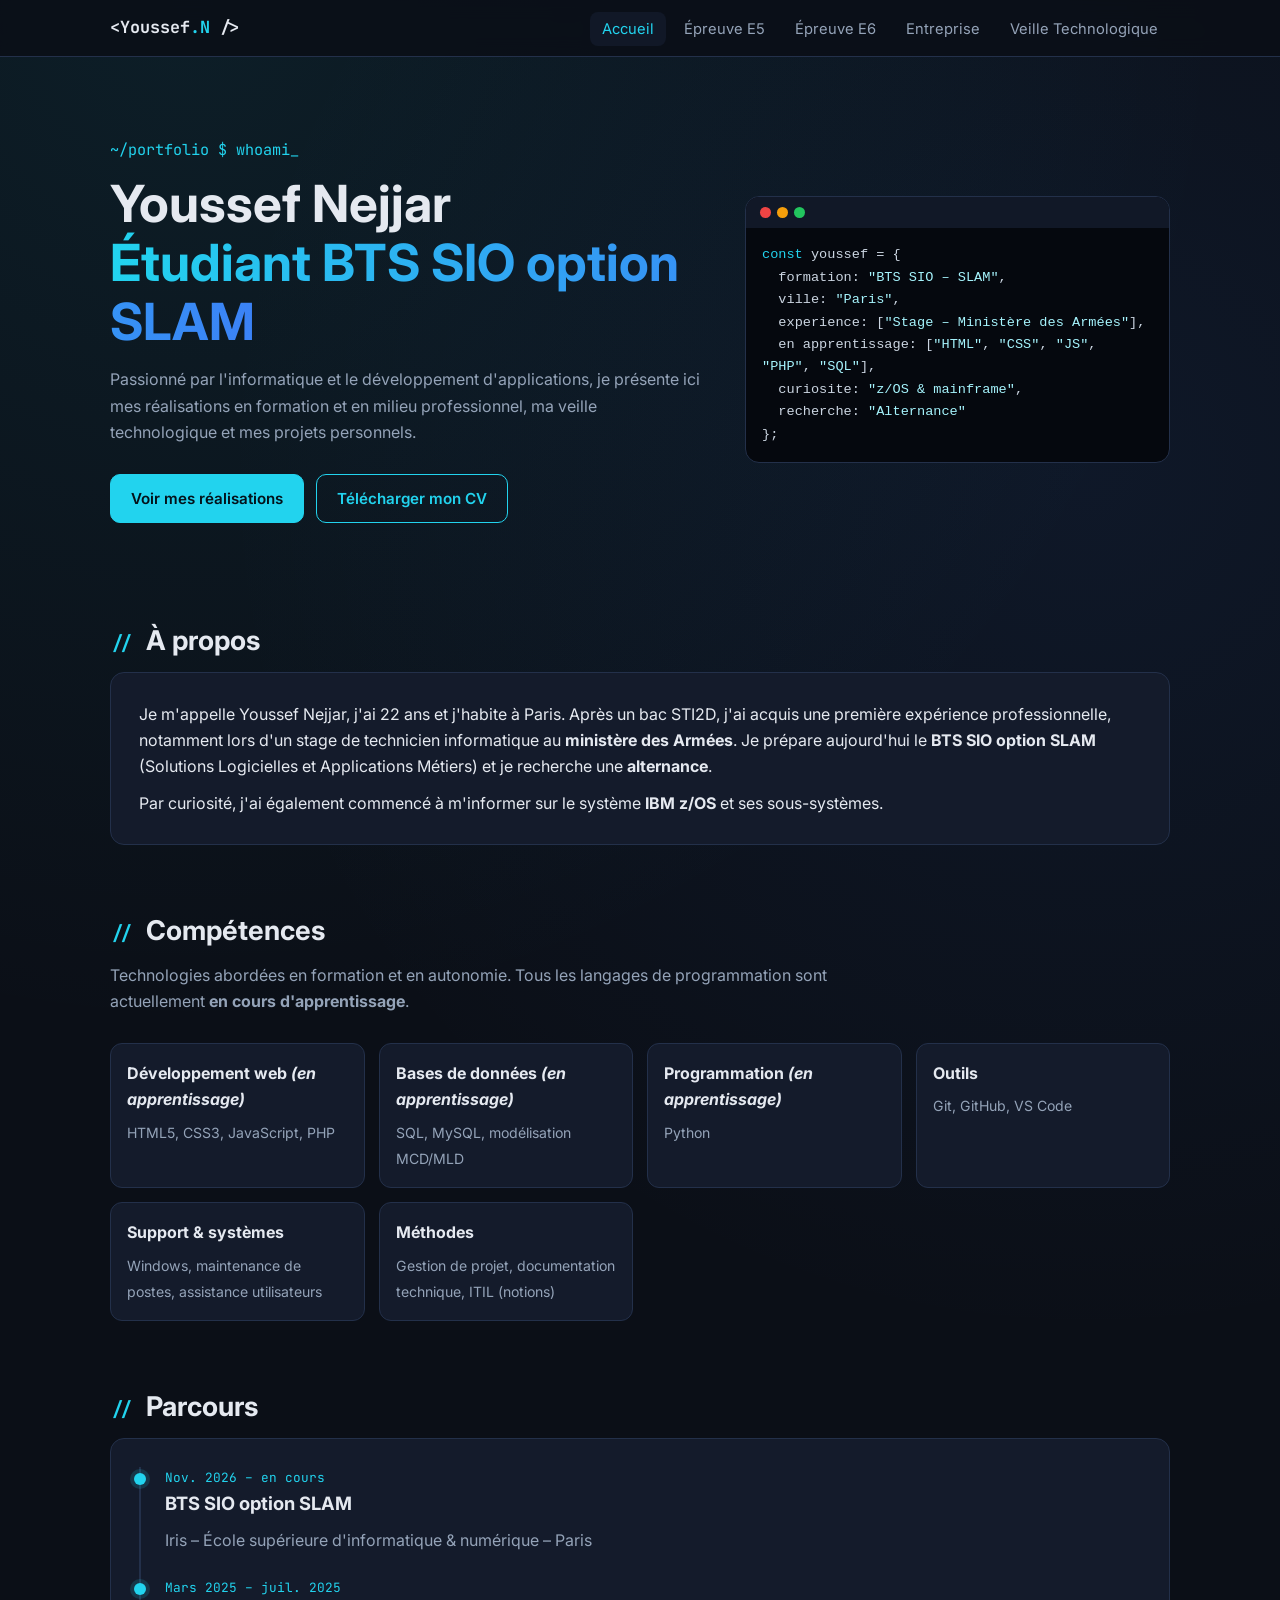
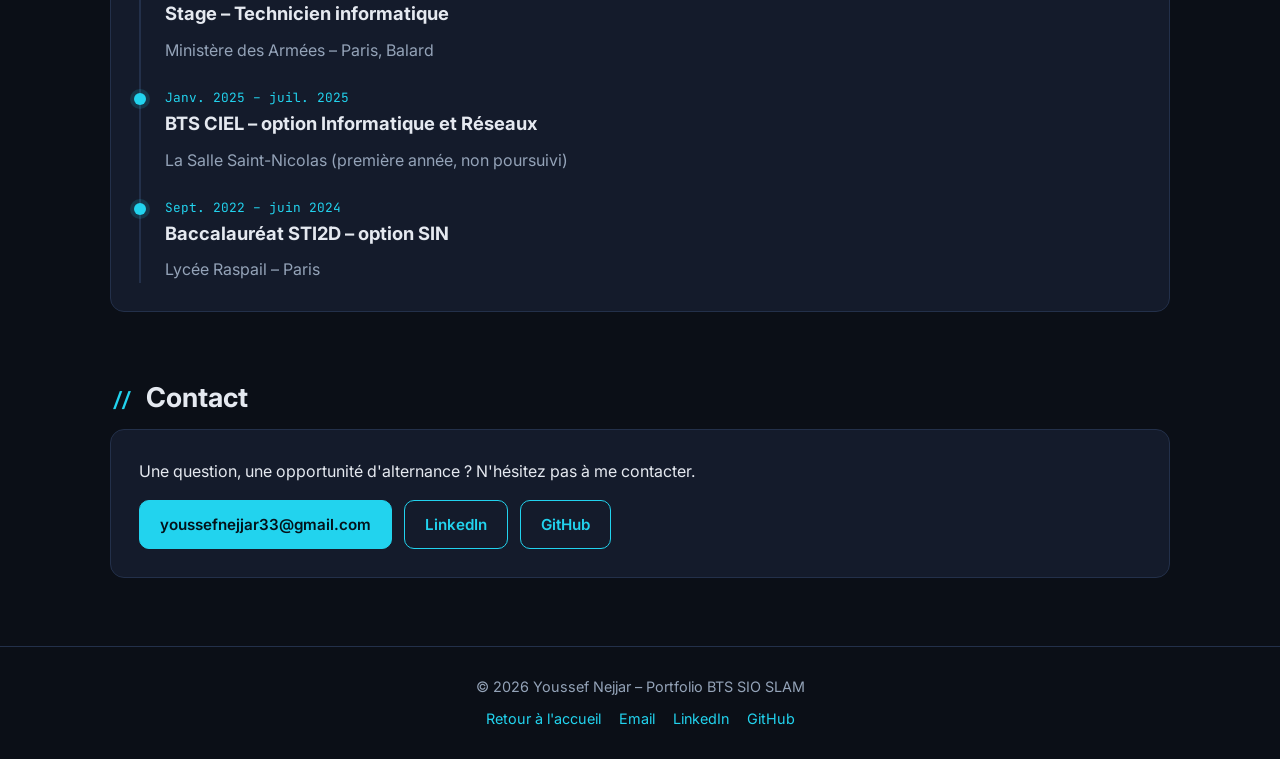
==== index.html @ 24e47ec4 "Add files via upload" ====
<!DOCTYPE html>
<html lang="fr">
<head>
  <meta charset="UTF-8">
  <meta name="viewport" content="width=device-width, initial-scale=1.0">
  <title>Accueil | Youssef Nejjar – Portfolio BTS SIO SLAM</title>
  <meta name="description" content="Portfolio BTS SIO option SLAM de Youssef Nejjar.">
  <link rel="preconnect" href="https://fonts.googleapis.com">
  <link href="https://fonts.googleapis.com/css2?family=Inter:wght@400;600;700&family=JetBrains+Mono:wght@400;700&display=swap" rel="stylesheet">
  <link rel="stylesheet" href="style.css">
</head>
<body>
<a class="skip" href="#contenu">Aller au contenu</a>
<header class="nav">
  <div class="nav-inner">
    <a class="logo" href="index.html">&lt;Youssef<span>.N</span> /&gt;</a>
    <button class="menu-btn" aria-label="Ouvrir le menu" onclick="document.querySelector('.nav-links').classList.toggle('open')">☰</button>
    <ul class="nav-links"><li><a href="index.html" class="active">Accueil</a></li><li><a href="projets.html">Épreuve E5</a></li><li><a href="epreuves.html">Épreuve E6</a></li><li><a href="entreprise.html">Entreprise</a></li><li><a href="veille.html">Veille Technologique</a></li></ul>
  </div>
</header>
<main id="contenu">

<section class="hero">
  <div>
    <p class="prompt">~/portfolio $ whoami</p>
    <h1>Youssef Nejjar<br><span class="gradient">Étudiant BTS SIO option SLAM</span></h1>
    <p class="lead">Passionné par l'informatique et le développement d'applications, je présente ici mes réalisations
      en formation et en milieu professionnel, ma veille technologique et mes projets personnels.</p>
    <div class="btns">
      <a class="btn primary" href="projets.html">Voir mes réalisations</a>
      <a class="btn" href="docs/Cv%20Youssef%20NEJJAR%20Stage.pdf" target="_blank" rel="noopener">Télécharger mon CV</a>
    </div>
  </div>
  <div class="terminal" aria-hidden="true">
    <div class="bar"><i></i><i></i><i></i></div>
<pre><span class="k">const</span> youssef = {
  formation: <span class="s">"BTS SIO – SLAM"</span>,
  ville: <span class="s">"Paris"</span>,
  experience: [<span class="s">"Stage – Ministère des Armées"</span>],
  en apprentissage: [<span class="s">"HTML"</span>, <span class="s">"CSS"</span>, <span class="s">"JS"</span>, <span class="s">"PHP"</span>, <span class="s">"SQL"</span>],
  curiosite: <span class="s">"z/OS & mainframe"</span>,
  recherche: <span class="s">"Alternance"</span>
};</pre>
  </div>
</section>

<section id="apropos">
  <h2>À propos</h2>
  <div class="panel">
    <p>Je m'appelle Youssef Nejjar, j'ai 22 ans et j'habite à Paris. Après un bac STI2D, j'ai acquis une première expérience
      professionnelle, notamment lors d'un stage de technicien informatique au <strong>ministère des Armées</strong>.
      Je prépare aujourd'hui le <strong>BTS SIO option SLAM</strong> (Solutions Logicielles et Applications Métiers)
      et je recherche une <strong>alternance</strong>.</p>
    <p style="margin-top:10px">Par curiosité, j'ai également commencé à m'informer sur le système <strong>IBM z/OS</strong>
      et ses sous-systèmes.</p>
  </div>
</section>

<section id="competences">
  <h2>Compétences</h2>
  <p class="lead">Technologies abordées en formation et en autonomie. Tous les langages de programmation sont
    actuellement <strong>en cours d'apprentissage</strong>.</p>
  <div class="skills">
    <div class="skill"><strong>Développement web <em>(en apprentissage)</em></strong><span>HTML5, CSS3, JavaScript, PHP</span></div>
    <div class="skill"><strong>Bases de données <em>(en apprentissage)</em></strong><span>SQL, MySQL, modélisation MCD/MLD</span></div>
    <div class="skill"><strong>Programmation <em>(en apprentissage)</em></strong><span>Python</span></div>
    <div class="skill"><strong>Outils</strong><span>Git, GitHub, VS Code</span></div>
    <div class="skill"><strong>Support & systèmes</strong><span>Windows, maintenance de postes, assistance utilisateurs</span></div>
    <div class="skill"><strong>Méthodes</strong><span>Gestion de projet, documentation technique, ITIL (notions)</span></div>
  </div>
</section>

<section id="parcours">
  <h2>Parcours</h2>
  <div class="panel">
    <div class="timeline">
      <div class="item"><div class="date">Nov. 2026 – en cours</div><h3>BTS SIO option SLAM</h3><p>Iris – École supérieure d'informatique &amp; numérique – Paris</p></div>
      <div class="item"><div class="date">Mars 2025 – juil. 2025</div><h3>Stage – Technicien informatique</h3><p>Ministère des Armées – Paris, Balard</p></div>
      <div class="item"><div class="date">Janv. 2025 – juil. 2025</div><h3>BTS CIEL – option Informatique et Réseaux</h3><p>La Salle Saint-Nicolas (première année, non poursuivi)</p></div>
      <div class="item"><div class="date">Sept. 2022 – juin 2024</div><h3>Baccalauréat STI2D – option SIN</h3><p>Lycée Raspail – Paris</p></div>
    </div>
  </div>
</section>

<section id="contact">
  <h2>Contact</h2>
  <div class="panel">
    <p>Une question, une opportunité d'alternance ? N'hésitez pas à me contacter.</p>
    <div class="btns" style="margin-top:16px">
      <a class="btn primary" href="mailto:youssefnejjar33@gmail.com">youssefnejjar33@gmail.com</a>
      <a class="btn" href="https://www.linkedin.com/in/ynejjar/" target="_blank" rel="noopener">LinkedIn</a>
      <a class="btn" href="https://github.com/y-nejjar" target="_blank" rel="noopener">GitHub</a>
    </div>
  </div>
</section>

</main>
<footer>
  <p>© 2026 Youssef Nejjar – Portfolio BTS SIO SLAM</p>
  <div class="f-links">
    <a href="index.html">Retour à l'accueil</a>
    <a href="mailto:youssefnejjar33@gmail.com">Email</a>
    <a href="https://www.linkedin.com/in/ynejjar/" target="_blank" rel="noopener">LinkedIn</a>
    <a href="https://github.com/y-nejjar" target="_blank" rel="noopener">GitHub</a>
  </div>
</footer>
</body>
</html>
---- style.css ----
/* ===== Portfolio BTS SIO SLAM — Youssef Nejjar ===== */
:root {
  --bg: #0b0f17;
  --bg-2: #111827;
  --card: #141b2b;
  --border: #23304a;
  --text: #e5e9f0;
  --muted: #94a3b8;
  --accent: #22d3ee;
  --accent-2: #3b82f6;
  --todo: #f59e0b;
  --radius: 14px;
  --mono: "JetBrains Mono", ui-monospace, Consolas, monospace;
  --sans: "Inter", system-ui, -apple-system, "Segoe UI", sans-serif;
}

* { box-sizing: border-box; margin: 0; padding: 0; }
html { scroll-behavior: smooth; }
body {
  font-family: var(--sans);
  background: var(--bg);
  background-image: radial-gradient(circle at 15% 0%, rgba(34, 211, 238, .08), transparent 40%),
                    radial-gradient(circle at 85% 20%, rgba(59, 130, 246, .08), transparent 40%);
  color: var(--text);
  line-height: 1.65;
  min-height: 100vh;
}
a { color: var(--accent); text-decoration: none; }
a:hover { text-decoration: underline; }
img { max-width: 100%; display: block; }

.skip { position: absolute; left: -999px; }
.skip:focus { left: 16px; top: 16px; background: var(--accent); color: #000; padding: 8px 12px; z-index: 100; }

/* ----- Navigation ----- */
header.nav {
  position: sticky; top: 0; z-index: 50;
  background: rgba(11, 15, 23, .85);
  backdrop-filter: blur(10px);
  border-bottom: 1px solid var(--border);
}
.nav-inner {
  max-width: 1100px; margin: 0 auto; padding: 14px 20px;
  display: flex; align-items: center; justify-content: space-between; gap: 16px;
}
.logo { font-family: var(--mono); font-weight: 700; color: var(--text); font-size: 1.05rem; }
.logo span { color: var(--accent); }
.nav-links { display: flex; gap: 6px; list-style: none; flex-wrap: wrap; }
.nav-links a {
  color: var(--muted); padding: 8px 12px; border-radius: 8px; font-size: .92rem;
  transition: color .2s, background .2s;
}
.nav-links a:hover, .nav-links a.active { color: var(--text); background: var(--bg-2); text-decoration: none; }
.nav-links a.active { color: var(--accent); }
.menu-btn { display: none; background: none; border: 1px solid var(--border); color: var(--text);
  border-radius: 8px; padding: 6px 10px; font-size: 1.1rem; cursor: pointer; }

/* ----- Layout ----- */
main { max-width: 1100px; margin: 0 auto; padding: 0 20px 60px; }
section { padding: 56px 0 8px; }
h1 { font-size: clamp(2rem, 5vw, 3.2rem); line-height: 1.15; margin-bottom: 16px; }
h2 { font-size: 1.7rem; margin-bottom: 8px; }
h2::before { content: "// "; color: var(--accent); font-family: var(--mono); font-size: 1.2rem; }
h3 { font-size: 1.15rem; margin-bottom: 8px; }
.lead { color: var(--muted); max-width: 720px; margin-bottom: 28px; }
.gradient { background: linear-gradient(90deg, var(--accent), var(--accent-2));
  -webkit-background-clip: text; background-clip: text; color: transparent; }

/* ----- Hero ----- */
.hero { padding: 80px 0 40px; display: grid; grid-template-columns: 1.4fr 1fr; gap: 40px; align-items: center; }
.prompt { font-family: var(--mono); color: var(--accent); margin-bottom: 12px; font-size: .95rem; }
.prompt::after { content: "_"; animation: blink 1s steps(1) infinite; }
@keyframes blink { 50% { opacity: 0; } }
.terminal {
  background: #05080e; border: 1px solid var(--border); border-radius: var(--radius);
  font-family: var(--mono); font-size: .85rem; overflow: hidden;
}
.terminal .bar { background: var(--bg-2); padding: 10px 14px; display: flex; gap: 6px; }
.terminal .bar i { width: 11px; height: 11px; border-radius: 50%; background: #ef4444; display: block; }
.terminal .bar i:nth-child(2) { background: #f59e0b; }
.terminal .bar i:nth-child(3) { background: #22c55e; }
.terminal pre { padding: 16px; color: #cbd5e1; white-space: pre-wrap; }
.terminal .k { color: var(--accent); }
.terminal .s { color: #a5f3fc; }

/* ----- Boutons ----- */
.btns { display: flex; gap: 12px; flex-wrap: wrap; }
.btn {
  display: inline-flex; align-items: center; gap: 8px;
  padding: 11px 20px; border-radius: 10px; font-weight: 600; font-size: .95rem;
  border: 1px solid var(--accent); color: var(--accent); transition: all .2s;
}
.btn:hover { background: rgba(34, 211, 238, .1); text-decoration: none; }
.btn.primary { background: var(--accent); color: #04121a; }
.btn.primary:hover { background: #67e8f9; }

/* ----- Cartes ----- */
.grid { display: grid; grid-template-columns: repeat(auto-fill, minmax(300px, 1fr)); gap: 20px; }
.card {
  background: var(--card); border: 1px solid var(--border); border-radius: var(--radius);
  overflow: hidden; display: flex; flex-direction: column;
  transition: transform .2s, border-color .2s, box-shadow .2s;
}
.card:hover { transform: translateY(-4px); border-color: var(--accent); box-shadow: 0 10px 30px rgba(34, 211, 238, .08); }
.card .visual {
  height: 150px; display: grid; place-items: center; font-family: var(--mono);
  font-size: 2.2rem; color: var(--accent);
  background: linear-gradient(135deg, #0f1a2e, #13243d);
  border-bottom: 1px solid var(--border);
}
.card .body { padding: 20px; display: flex; flex-direction: column; gap: 10px; flex: 1; }
.card p { color: var(--muted); font-size: .94rem; }
.card .links { margin-top: auto; display: flex; flex-direction: column; gap: 4px; padding-top: 6px; }
.card .links a { font-weight: 600; font-size: .92rem; }
.tags { display: flex; flex-wrap: wrap; gap: 6px; }
.tag {
  font-family: var(--mono); font-size: .75rem; padding: 3px 9px; border-radius: 999px;
  background: rgba(59, 130, 246, .12); color: #93c5fd; border: 1px solid rgba(59, 130, 246, .3);
}

/* Contenu à compléter */
.todo { color: var(--todo); font-style: italic; }
.badge-todo {
  display: inline-block; font-family: var(--mono); font-size: .7rem; padding: 2px 8px;
  border-radius: 6px; background: rgba(245, 158, 11, .12); color: var(--todo);
  border: 1px solid rgba(245, 158, 11, .35); width: fit-content;
}

/* ----- Panneaux ----- */
.panel {
  background: var(--card); border: 1px solid var(--border); border-radius: var(--radius); padding: 28px;
}
.panel + .panel { margin-top: 20px; }
.panel ul { padding-left: 20px; color: var(--muted); }
.panel li { margin: 6px 0; }
.two-col { display: grid; grid-template-columns: 1fr 1fr; gap: 20px; }
.pdf-frame { width: 100%; height: 520px; border: 1px solid var(--border); border-radius: 10px; background: #fff; margin: 16px 0; }
.pdf-placeholder {
  border: 2px dashed var(--border); border-radius: 10px; padding: 40px 20px; text-align: center;
  color: var(--muted); margin: 16px 0; font-family: var(--mono); font-size: .9rem;
}

/* Compétences */
.skills { display: grid; grid-template-columns: repeat(auto-fill, minmax(220px, 1fr)); gap: 14px; }
.skill { background: var(--card); border: 1px solid var(--border); border-radius: 12px; padding: 16px; }
.skill strong { display: block; margin-bottom: 6px; }
.skill span { color: var(--muted); font-size: .88rem; }

/* Timeline */
.timeline { border-left: 2px solid var(--border); padding-left: 24px; display: grid; gap: 24px; }
.timeline .item { position: relative; }
.timeline .item::before {
  content: ""; position: absolute; left: -31px; top: 6px; width: 12px; height: 12px;
  border-radius: 50%; background: var(--accent); box-shadow: 0 0 0 4px rgba(34, 211, 238, .15);
}
.timeline .date { font-family: var(--mono); font-size: .8rem; color: var(--accent); }
.timeline p { color: var(--muted); }

/* ----- Footer ----- */
footer {
  border-top: 1px solid var(--border); padding: 28px 20px; text-align: center;
  color: var(--muted); font-size: .9rem;
}
footer .f-links { display: flex; gap: 18px; justify-content: center; margin-top: 8px; flex-wrap: wrap; }

/* ----- Responsive ----- */
@media (max-width: 820px) {
  .hero { grid-template-columns: 1fr; padding-top: 48px; }
  .two-col { grid-template-columns: 1fr; }
  .menu-btn { display: block; }
  .nav-links {
    display: none; position: absolute; top: 100%; left: 0; right: 0;
    flex-direction: column; background: var(--bg); border-bottom: 1px solid var(--border); padding: 10px 16px;
  }
  .nav-links.open { display: flex; }
  .pdf-frame { height: 380px; }
}
@media (max-width: 400px) { .grid { grid-template-columns: 1fr; } }
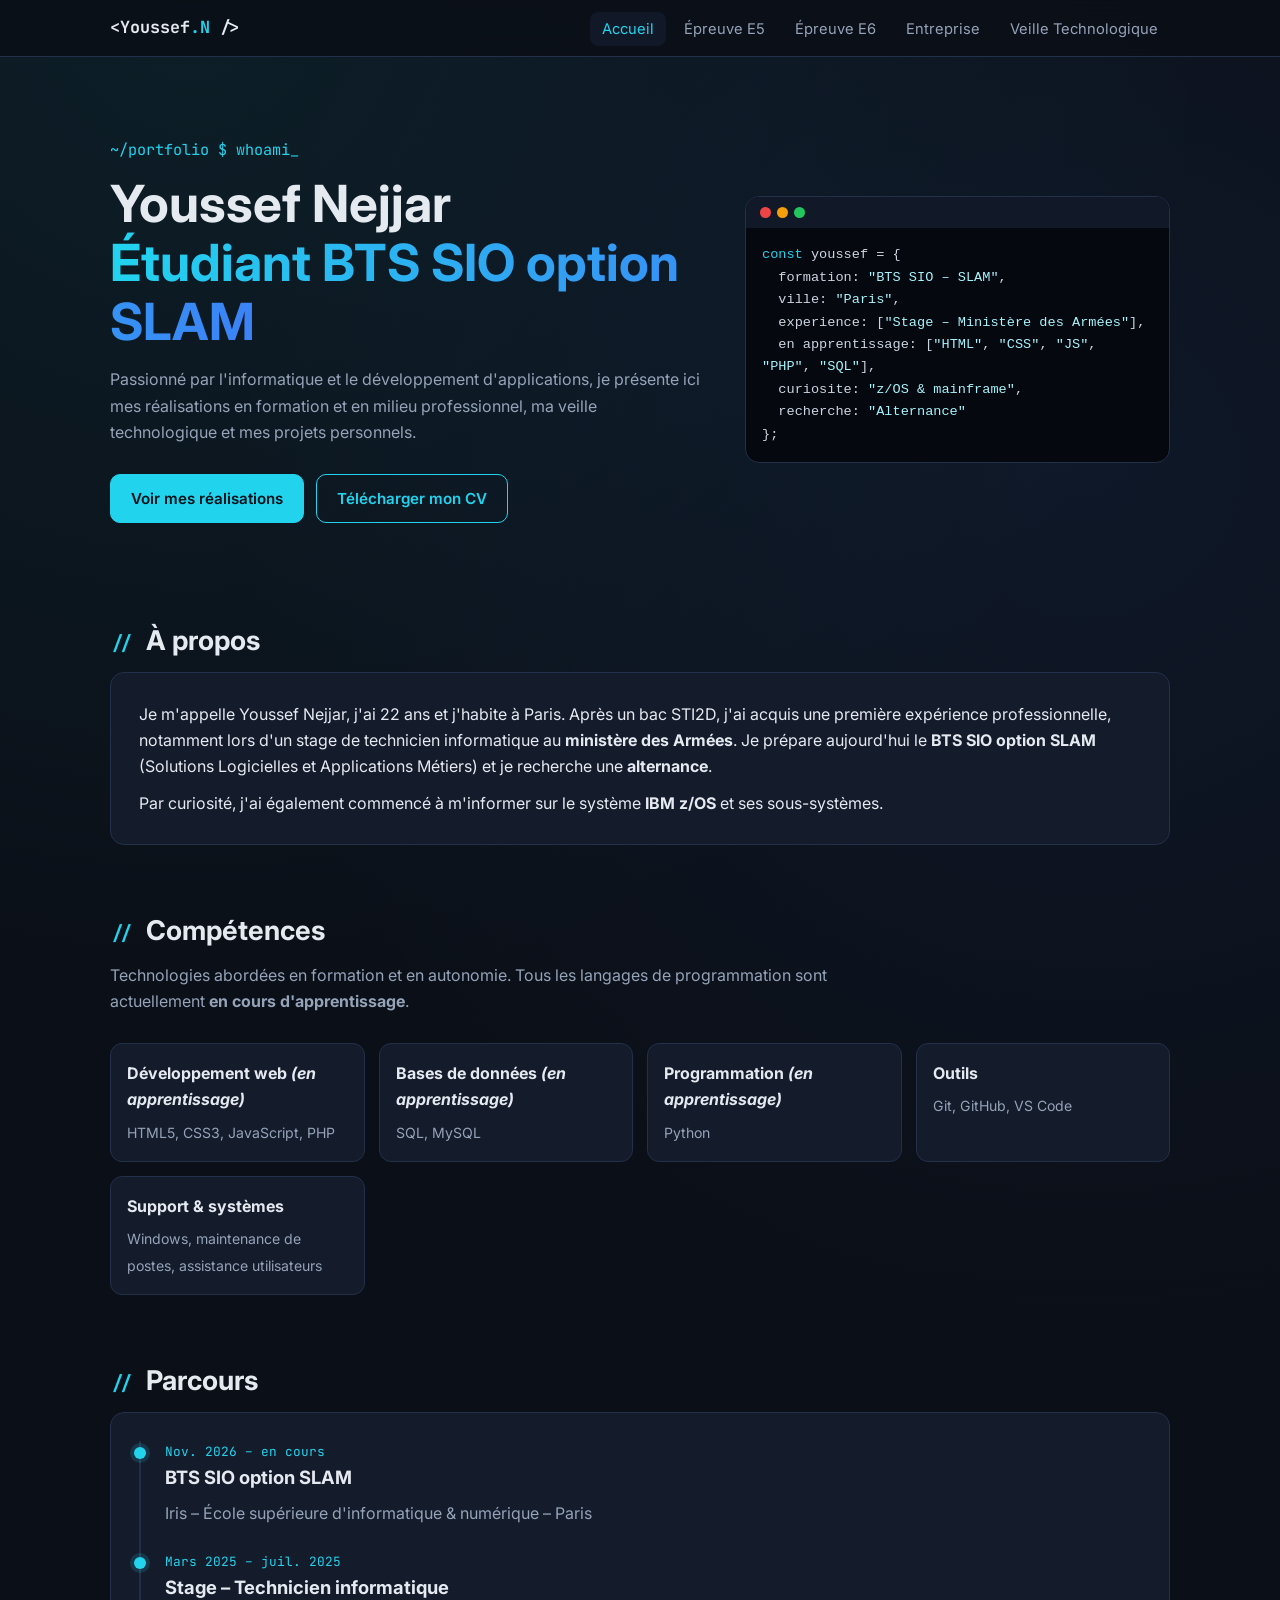
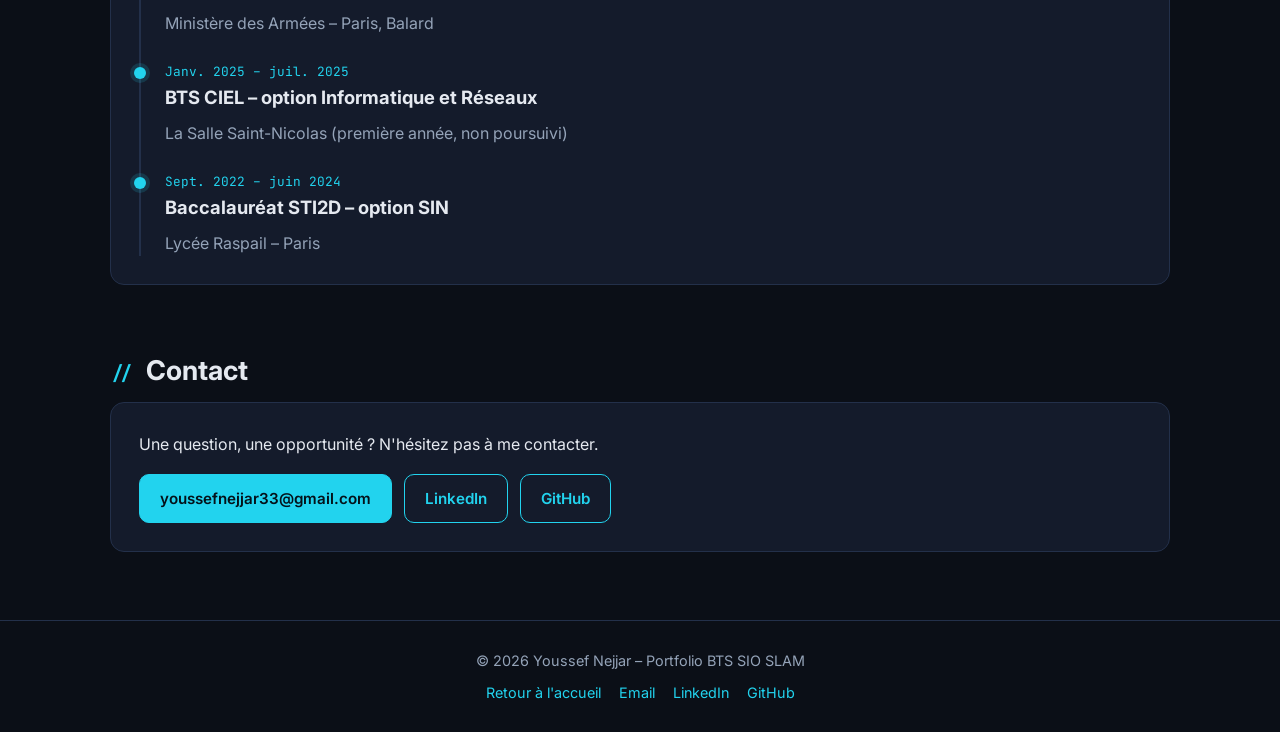
==== commit 8cb96a8b: "Add files via upload" ====
--- a/index.html
+++ b/index.html
@@ -62,12 +62,10 @@
     actuellement <strong>en cours d'apprentissage</strong>.</p>
   <div class="skills">
     <div class="skill"><strong>Développement web <em>(en apprentissage)</em></strong><span>HTML5, CSS3, JavaScript, PHP</span></div>
-    <div class="skill"><strong>Bases de données <em>(en apprentissage)</em></strong><span>SQL, MySQL, modélisation MCD/MLD</span></div>
+    <div class="skill"><strong>Bases de données <em>(en apprentissage)</em></strong><span>SQL, MySQL</span></div>
     <div class="skill"><strong>Programmation <em>(en apprentissage)</em></strong><span>Python</span></div>
     <div class="skill"><strong>Outils</strong><span>Git, GitHub, VS Code</span></div>
-    <div class="skill"><strong>Support & systèmes</strong><span>Windows, maintenance de postes, assistance utilisateurs</span></div>
-    <div class="skill"><strong>Méthodes</strong><span>Gestion de projet, documentation technique, ITIL (notions)</span></div>
-  </div>
+    <div class="skill"><strong>Support & systèmes</strong><span>Windows, maintenance de postes, assistance utilisateurs</span></div>  </div>
 </section>
 
 <section id="parcours">
@@ -85,7 +83,7 @@
 <section id="contact">
   <h2>Contact</h2>
   <div class="panel">
-    <p>Une question, une opportunité d'alternance ? N'hésitez pas à me contacter.</p>
+    <p>Une question, une opportunité ? N'hésitez pas à me contacter.</p>
     <div class="btns" style="margin-top:16px">
       <a class="btn primary" href="mailto:youssefnejjar33@gmail.com">youssefnejjar33@gmail.com</a>
       <a class="btn" href="https://www.linkedin.com/in/ynejjar/" target="_blank" rel="noopener">LinkedIn</a>
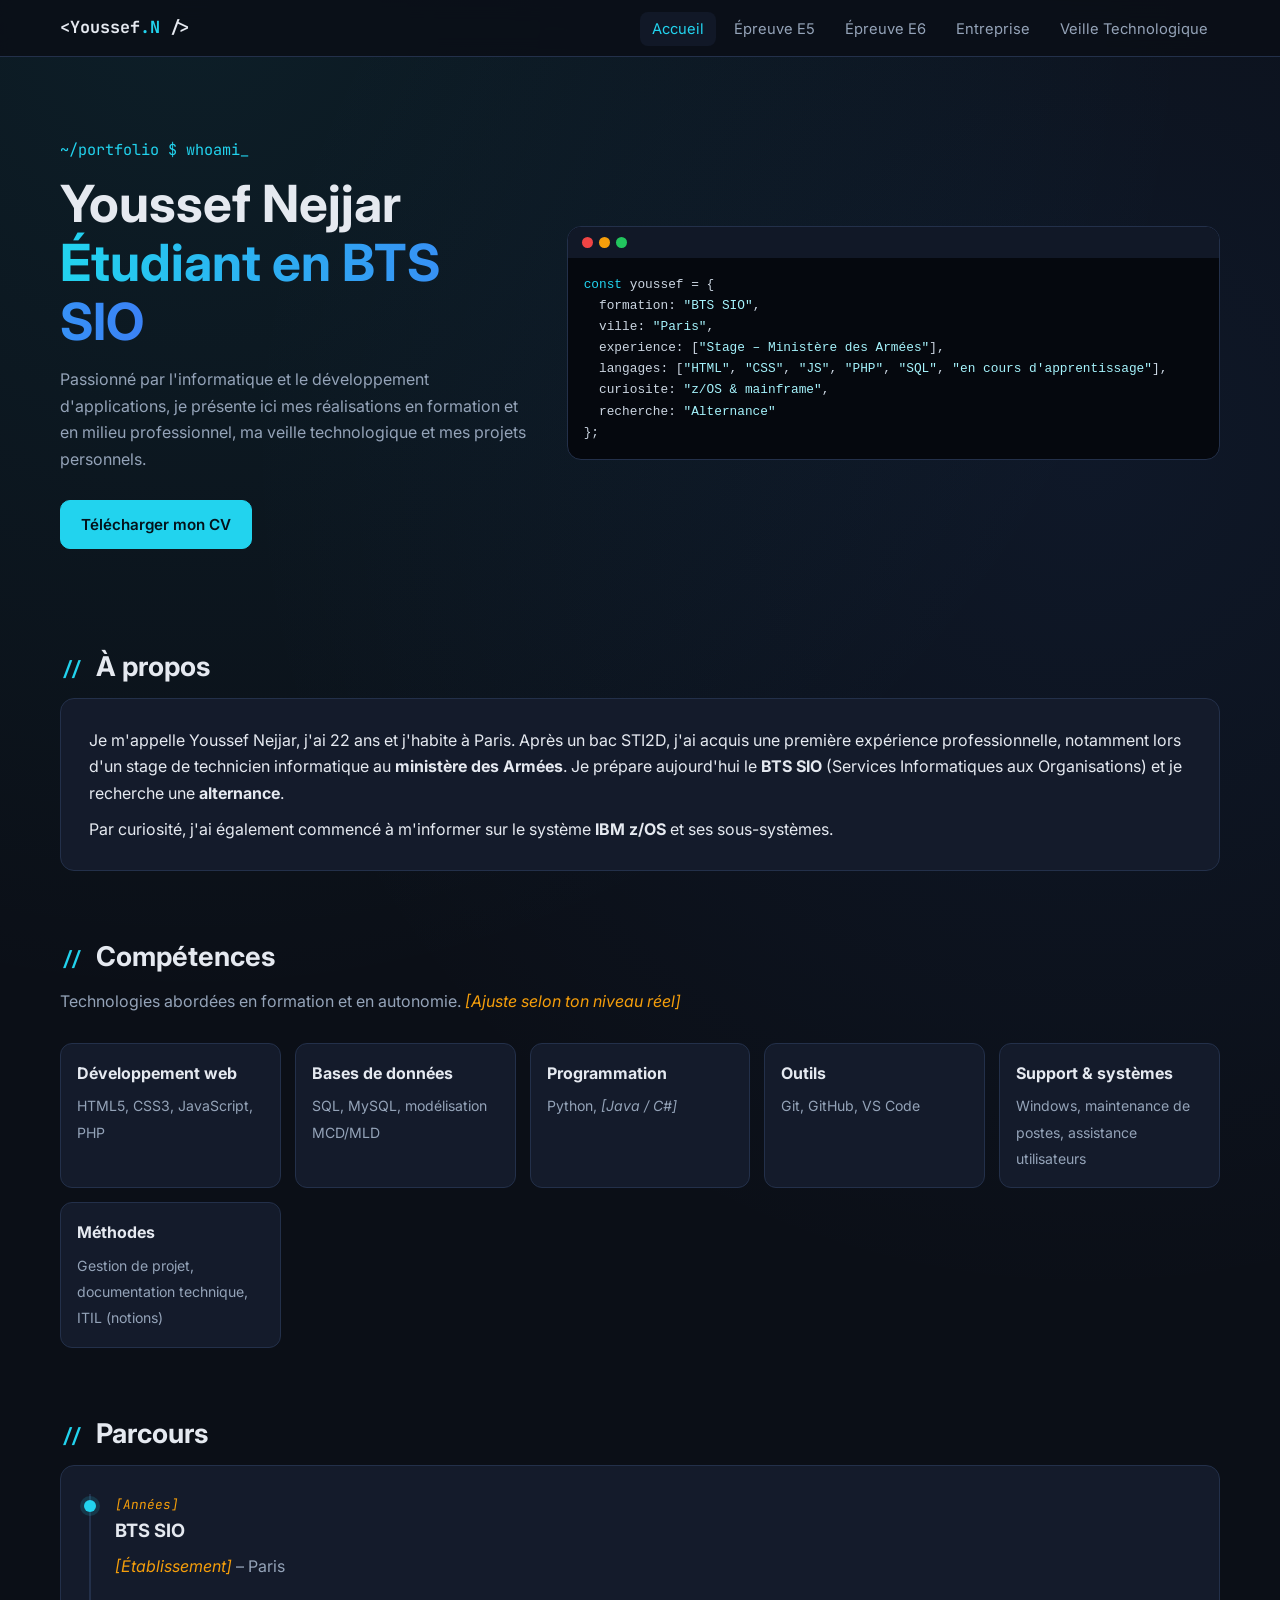
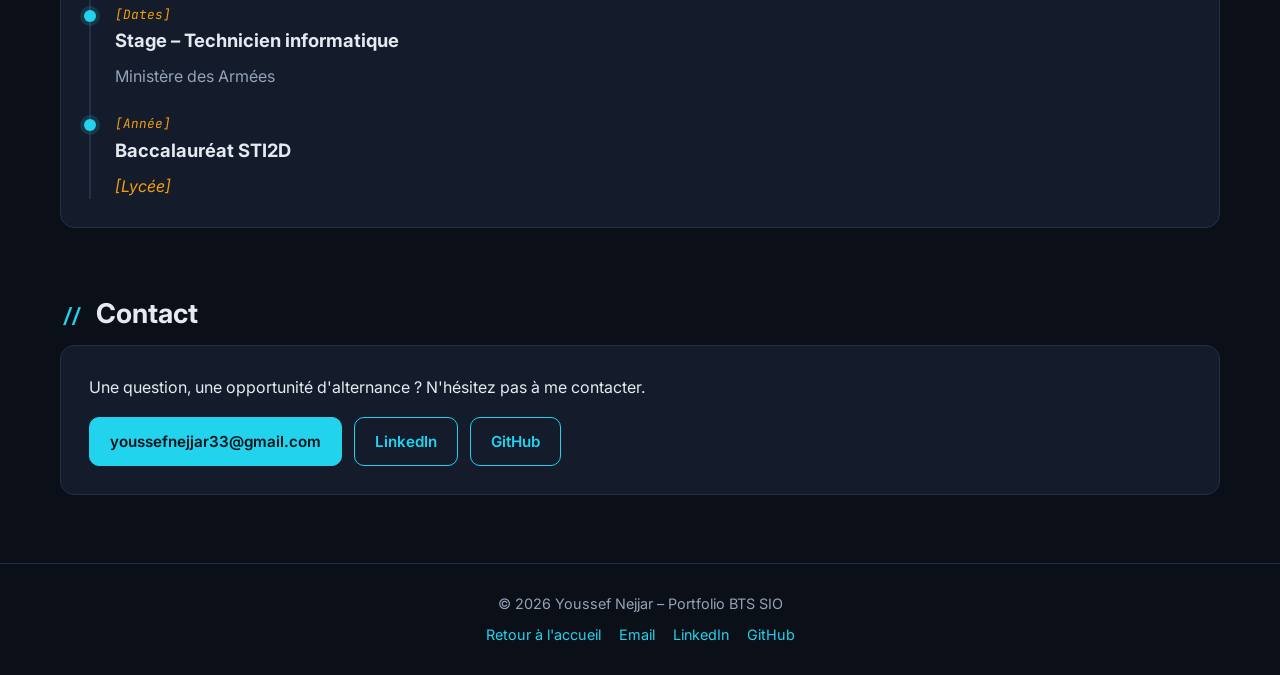
==== commit 2130be5f: "Add files via upload" ====
--- a/index.html
+++ b/index.html
@@ -3,8 +3,8 @@
 <head>
   <meta charset="UTF-8">
   <meta name="viewport" content="width=device-width, initial-scale=1.0">
-  <title>Accueil | Youssef Nejjar – Portfolio BTS SIO SLAM</title>
-  <meta name="description" content="Portfolio BTS SIO option SLAM de Youssef Nejjar.">
+  <title>Accueil | Youssef Nejjar – Portfolio BTS SIO</title>
+  <meta name="description" content="Portfolio BTS SIO de Youssef Nejjar.">
   <link rel="preconnect" href="https://fonts.googleapis.com">
   <link href="https://fonts.googleapis.com/css2?family=Inter:wght@400;600;700&family=JetBrains+Mono:wght@400;700&display=swap" rel="stylesheet">
   <link rel="stylesheet" href="style.css">
@@ -23,21 +23,20 @@
 <section class="hero">
   <div>
     <p class="prompt">~/portfolio $ whoami</p>
-    <h1>Youssef Nejjar<br><span class="gradient">Étudiant BTS SIO option SLAM</span></h1>
+    <h1>Youssef Nejjar<br><span class="gradient">Étudiant en BTS SIO</span></h1>
     <p class="lead">Passionné par l'informatique et le développement d'applications, je présente ici mes réalisations
       en formation et en milieu professionnel, ma veille technologique et mes projets personnels.</p>
     <div class="btns">
-      <a class="btn primary" href="projets.html">Voir mes réalisations</a>
-      <a class="btn" href="docs/Cv%20Youssef%20NEJJAR%20Stage.pdf" target="_blank" rel="noopener">Télécharger mon CV</a>
+      <a class="btn primary" href="#">Télécharger mon CV</a>
     </div>
   </div>
   <div class="terminal" aria-hidden="true">
     <div class="bar"><i></i><i></i><i></i></div>
 <pre><span class="k">const</span> youssef = {
-  formation: <span class="s">"BTS SIO – SLAM"</span>,
+  formation: <span class="s">"BTS SIO"</span>,
   ville: <span class="s">"Paris"</span>,
   experience: [<span class="s">"Stage – Ministère des Armées"</span>],
-  en apprentissage: [<span class="s">"HTML"</span>, <span class="s">"CSS"</span>, <span class="s">"JS"</span>, <span class="s">"PHP"</span>, <span class="s">"SQL"</span>],
+  langages: [<span class="s">"HTML"</span>, <span class="s">"CSS"</span>, <span class="s">"JS"</span>, <span class="s">"PHP"</span>, <span class="s">"SQL"</span>, <span class="s">"en cours d'apprentissage"</span>],
   curiosite: <span class="s">"z/OS & mainframe"</span>,
   recherche: <span class="s">"Alternance"</span>
 };</pre>
@@ -49,7 +48,7 @@
   <div class="panel">
     <p>Je m'appelle Youssef Nejjar, j'ai 22 ans et j'habite à Paris. Après un bac STI2D, j'ai acquis une première expérience
       professionnelle, notamment lors d'un stage de technicien informatique au <strong>ministère des Armées</strong>.
-      Je prépare aujourd'hui le <strong>BTS SIO option SLAM</strong> (Solutions Logicielles et Applications Métiers)
+      Je prépare aujourd'hui le <strong>BTS SIO</strong> (Services Informatiques aux Organisations)
       et je recherche une <strong>alternance</strong>.</p>
     <p style="margin-top:10px">Par curiosité, j'ai également commencé à m'informer sur le système <strong>IBM z/OS</strong>
       et ses sous-systèmes.</p>
@@ -58,24 +57,24 @@
 
 <section id="competences">
   <h2>Compétences</h2>
-  <p class="lead">Technologies abordées en formation et en autonomie. Tous les langages de programmation sont
-    actuellement <strong>en cours d'apprentissage</strong>.</p>
+  <p class="lead">Technologies abordées en formation et en autonomie. <span class="todo">[Ajuste selon ton niveau réel]</span></p>
   <div class="skills">
-    <div class="skill"><strong>Développement web <em>(en apprentissage)</em></strong><span>HTML5, CSS3, JavaScript, PHP</span></div>
-    <div class="skill"><strong>Bases de données <em>(en apprentissage)</em></strong><span>SQL, MySQL</span></div>
-    <div class="skill"><strong>Programmation <em>(en apprentissage)</em></strong><span>Python</span></div>
+    <div class="skill"><strong>Développement web</strong><span>HTML5, CSS3, JavaScript, PHP</span></div>
+    <div class="skill"><strong>Bases de données</strong><span>SQL, MySQL, modélisation MCD/MLD</span></div>
+    <div class="skill"><strong>Programmation</strong><span>Python, <span class="todo">[Java / C#]</span></span></div>
     <div class="skill"><strong>Outils</strong><span>Git, GitHub, VS Code</span></div>
-    <div class="skill"><strong>Support & systèmes</strong><span>Windows, maintenance de postes, assistance utilisateurs</span></div>  </div>
+    <div class="skill"><strong>Support & systèmes</strong><span>Windows, maintenance de postes, assistance utilisateurs</span></div>
+    <div class="skill"><strong>Méthodes</strong><span>Gestion de projet, documentation technique, ITIL (notions)</span></div>
+  </div>
 </section>
 
 <section id="parcours">
   <h2>Parcours</h2>
   <div class="panel">
     <div class="timeline">
-      <div class="item"><div class="date">Nov. 2026 – en cours</div><h3>BTS SIO option SLAM</h3><p>Iris – École supérieure d'informatique &amp; numérique – Paris</p></div>
-      <div class="item"><div class="date">Mars 2025 – juil. 2025</div><h3>Stage – Technicien informatique</h3><p>Ministère des Armées – Paris, Balard</p></div>
-      <div class="item"><div class="date">Janv. 2025 – juil. 2025</div><h3>BTS CIEL – option Informatique et Réseaux</h3><p>La Salle Saint-Nicolas (première année, non poursuivi)</p></div>
-      <div class="item"><div class="date">Sept. 2022 – juin 2024</div><h3>Baccalauréat STI2D – option SIN</h3><p>Lycée Raspail – Paris</p></div>
+      <div class="item"><div class="date"><span class="todo">[Années]</span></div><h3>BTS SIO</h3><p><span class="todo">[Établissement]</span> – Paris</p></div>
+      <div class="item"><div class="date"><span class="todo">[Dates]</span></div><h3>Stage – Technicien informatique</h3><p>Ministère des Armées</p></div>
+      <div class="item"><div class="date"><span class="todo">[Année]</span></div><h3>Baccalauréat STI2D</h3><p><span class="todo">[Lycée]</span></p></div>
     </div>
   </div>
 </section>
@@ -83,23 +82,23 @@
 <section id="contact">
   <h2>Contact</h2>
   <div class="panel">
-    <p>Une question, une opportunité ? N'hésitez pas à me contacter.</p>
+    <p>Une question, une opportunité d'alternance ? N'hésitez pas à me contacter.</p>
     <div class="btns" style="margin-top:16px">
       <a class="btn primary" href="mailto:youssefnejjar33@gmail.com">youssefnejjar33@gmail.com</a>
-      <a class="btn" href="https://www.linkedin.com/in/ynejjar/" target="_blank" rel="noopener">LinkedIn</a>
-      <a class="btn" href="https://github.com/y-nejjar" target="_blank" rel="noopener">GitHub</a>
+      <a class="btn" href="#">LinkedIn</a>
+      <a class="btn" href="#">GitHub</a>
     </div>
   </div>
 </section>
 
 </main>
 <footer>
-  <p>© 2026 Youssef Nejjar – Portfolio BTS SIO SLAM</p>
+  <p>© 2026 Youssef Nejjar – Portfolio BTS SIO</p>
   <div class="f-links">
     <a href="index.html">Retour à l'accueil</a>
     <a href="mailto:youssefnejjar33@gmail.com">Email</a>
-    <a href="https://www.linkedin.com/in/ynejjar/" target="_blank" rel="noopener">LinkedIn</a>
-    <a href="https://github.com/y-nejjar" target="_blank" rel="noopener">GitHub</a>
+    <a href="#">LinkedIn</a>
+    <a href="#">GitHub</a>
   </div>
 </footer>
 </body>
--- a/style.css
+++ b/style.css
@@ -40,7 +40,7 @@
   border-bottom: 1px solid var(--border);
 }
 .nav-inner {
-  max-width: 1100px; margin: 0 auto; padding: 14px 20px;
+  max-width: 1200px; margin: 0 auto; padding: 14px 20px;
   display: flex; align-items: center; justify-content: space-between; gap: 16px;
 }
 .logo { font-family: var(--mono); font-weight: 700; color: var(--text); font-size: 1.05rem; }
@@ -56,7 +56,7 @@
   border-radius: 8px; padding: 6px 10px; font-size: 1.1rem; cursor: pointer; }
 
 /* ----- Layout ----- */
-main { max-width: 1100px; margin: 0 auto; padding: 0 20px 60px; }
+main { max-width: 1200px; margin: 0 auto; padding: 0 20px 60px; }
 section { padding: 56px 0 8px; }
 h1 { font-size: clamp(2rem, 5vw, 3.2rem); line-height: 1.15; margin-bottom: 16px; }
 h2 { font-size: 1.7rem; margin-bottom: 8px; }
@@ -67,13 +67,13 @@
   -webkit-background-clip: text; background-clip: text; color: transparent; }
 
 /* ----- Hero ----- */
-.hero { padding: 80px 0 40px; display: grid; grid-template-columns: 1.4fr 1fr; gap: 40px; align-items: center; }
+.hero { padding: 80px 0 40px; display: grid; grid-template-columns: 1fr 1.4fr; gap: 40px; align-items: center; }
 .prompt { font-family: var(--mono); color: var(--accent); margin-bottom: 12px; font-size: .95rem; }
 .prompt::after { content: "_"; animation: blink 1s steps(1) infinite; }
 @keyframes blink { 50% { opacity: 0; } }
 .terminal {
   background: #05080e; border: 1px solid var(--border); border-radius: var(--radius);
-  font-family: var(--mono); font-size: .85rem; overflow: hidden;
+  font-family: var(--mono); font-size: .8rem; overflow: hidden;
 }
 .terminal .bar { background: var(--bg-2); padding: 10px 14px; display: flex; gap: 6px; }
 .terminal .bar i { width: 11px; height: 11px; border-radius: 50%; background: #ef4444; display: block; }
@@ -176,3 +176,15 @@
   .pdf-frame { height: 380px; }
 }
 @media (max-width: 400px) { .grid { grid-template-columns: 1fr; } }
+
+@media (max-width: 1100px) { .hero { grid-template-columns: 1fr; } .terminal { max-width: 680px; } }
+
+/* ----- Tableau de synthèse ----- */
+.table-wrap { overflow-x: auto; margin: 16px 0 20px; border: 1px solid var(--border); border-radius: 10px; }
+.synthese { width: 100%; border-collapse: collapse; font-size: .92rem; }
+.synthese th, .synthese td { padding: 10px 14px; text-align: left; border-bottom: 1px solid var(--border); }
+.synthese thead th { background: var(--bg-2); color: var(--accent); font-family: var(--mono); font-size: .8rem; text-transform: uppercase; letter-spacing: .05em; }
+.synthese tr.group th { background: rgba(34, 211, 238, .08); color: var(--text); font-weight: 700; }
+.synthese td { color: var(--muted); }
+.synthese td.period { white-space: nowrap; font-family: var(--mono); font-size: .82rem; color: #93c5fd; }
+.synthese tbody tr:not(.group):hover td { background: rgba(255, 255, 255, .02); color: var(--text); }
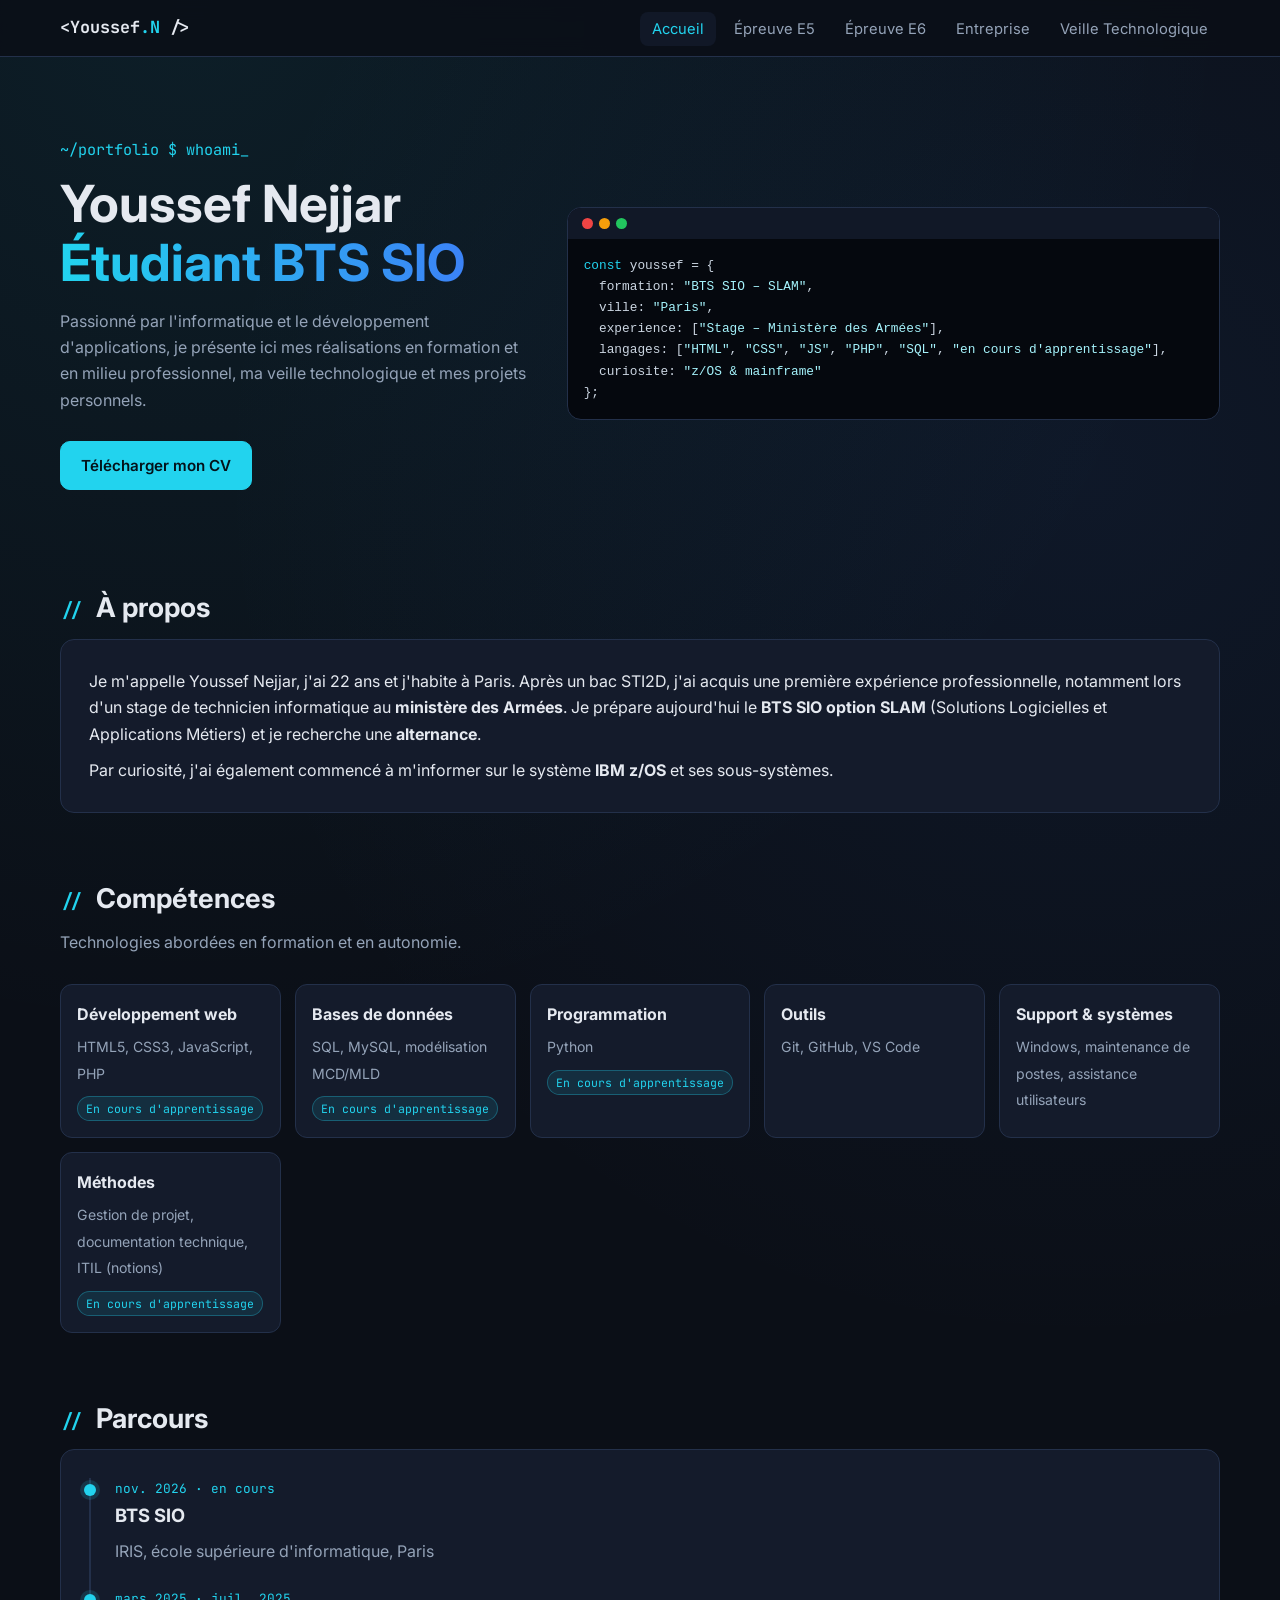
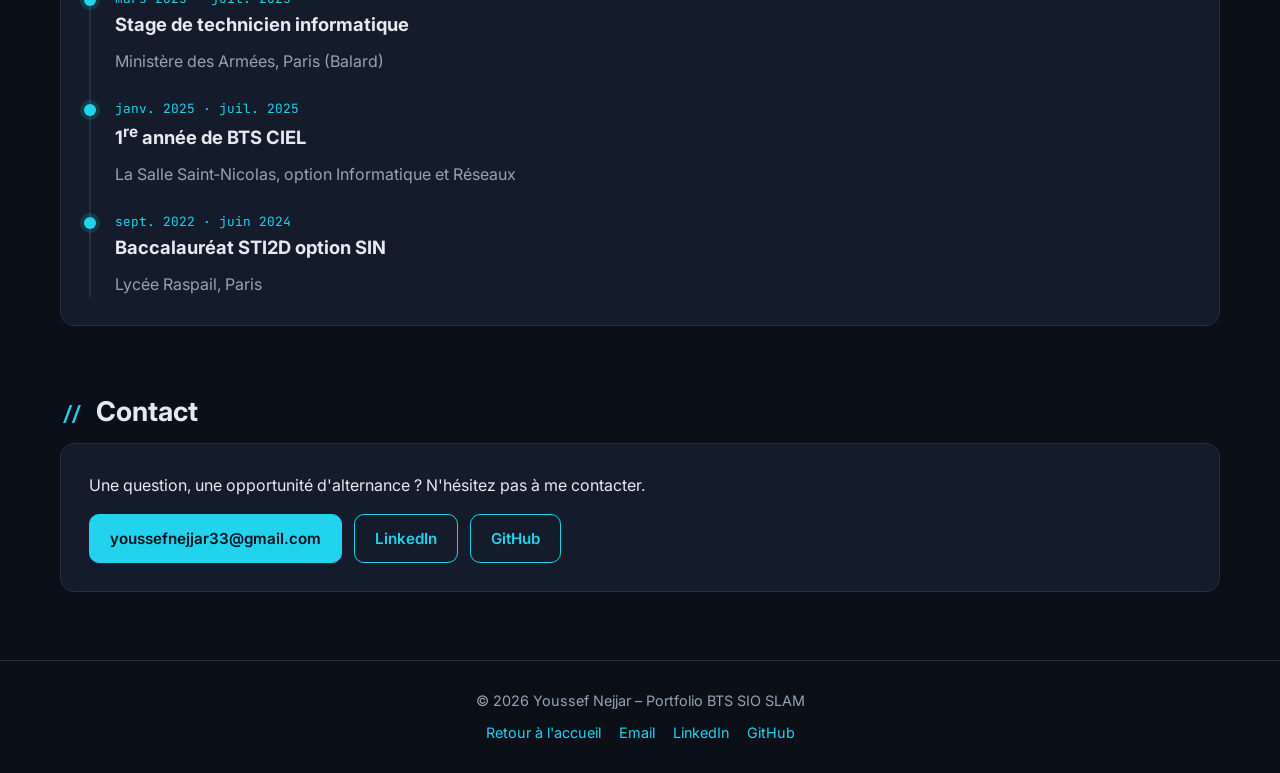
==== commit 8d697dd2: "Add files via upload" ====
--- a/index.html
+++ b/index.html
@@ -3,8 +3,8 @@
 <head>
   <meta charset="UTF-8">
   <meta name="viewport" content="width=device-width, initial-scale=1.0">
-  <title>Accueil | Youssef Nejjar – Portfolio BTS SIO</title>
-  <meta name="description" content="Portfolio BTS SIO de Youssef Nejjar.">
+  <title>Accueil | Youssef Nejjar – Portfolio BTS SIO SLAM</title>
+  <meta name="description" content="Portfolio BTS SIO option SLAM de Youssef Nejjar.">
   <link rel="preconnect" href="https://fonts.googleapis.com">
   <link href="https://fonts.googleapis.com/css2?family=Inter:wght@400;600;700&family=JetBrains+Mono:wght@400;700&display=swap" rel="stylesheet">
   <link rel="stylesheet" href="style.css">
@@ -23,22 +23,21 @@
 <section class="hero">
   <div>
     <p class="prompt">~/portfolio $ whoami</p>
-    <h1>Youssef Nejjar<br><span class="gradient">Étudiant en BTS SIO</span></h1>
+    <h1>Youssef Nejjar<br><span class="gradient">Étudiant BTS SIO</span></h1>
     <p class="lead">Passionné par l'informatique et le développement d'applications, je présente ici mes réalisations
       en formation et en milieu professionnel, ma veille technologique et mes projets personnels.</p>
     <div class="btns">
-      <a class="btn primary" href="#">Télécharger mon CV</a>
+      <a class="btn primary" href="docs/CV_Youssef_Nejjar.pdf" download>Télécharger mon CV</a>
     </div>
   </div>
   <div class="terminal" aria-hidden="true">
     <div class="bar"><i></i><i></i><i></i></div>
 <pre><span class="k">const</span> youssef = {
-  formation: <span class="s">"BTS SIO"</span>,
+  formation: <span class="s">"BTS SIO – SLAM"</span>,
   ville: <span class="s">"Paris"</span>,
   experience: [<span class="s">"Stage – Ministère des Armées"</span>],
   langages: [<span class="s">"HTML"</span>, <span class="s">"CSS"</span>, <span class="s">"JS"</span>, <span class="s">"PHP"</span>, <span class="s">"SQL"</span>, <span class="s">"en cours d'apprentissage"</span>],
-  curiosite: <span class="s">"z/OS & mainframe"</span>,
-  recherche: <span class="s">"Alternance"</span>
+  curiosite: <span class="s">"z/OS & mainframe"</span>
 };</pre>
   </div>
 </section>
@@ -48,7 +47,7 @@
   <div class="panel">
     <p>Je m'appelle Youssef Nejjar, j'ai 22 ans et j'habite à Paris. Après un bac STI2D, j'ai acquis une première expérience
       professionnelle, notamment lors d'un stage de technicien informatique au <strong>ministère des Armées</strong>.
-      Je prépare aujourd'hui le <strong>BTS SIO</strong> (Services Informatiques aux Organisations)
+      Je prépare aujourd'hui le <strong>BTS SIO option SLAM</strong> (Solutions Logicielles et Applications Métiers)
       et je recherche une <strong>alternance</strong>.</p>
     <p style="margin-top:10px">Par curiosité, j'ai également commencé à m'informer sur le système <strong>IBM z/OS</strong>
       et ses sous-systèmes.</p>
@@ -57,14 +56,14 @@
 
 <section id="competences">
   <h2>Compétences</h2>
-  <p class="lead">Technologies abordées en formation et en autonomie. <span class="todo">[Ajuste selon ton niveau réel]</span></p>
+  <p class="lead">Technologies abordées en formation et en autonomie.</p>
   <div class="skills">
-    <div class="skill"><strong>Développement web</strong><span>HTML5, CSS3, JavaScript, PHP</span></div>
-    <div class="skill"><strong>Bases de données</strong><span>SQL, MySQL, modélisation MCD/MLD</span></div>
-    <div class="skill"><strong>Programmation</strong><span>Python, <span class="todo">[Java / C#]</span></span></div>
+    <div class="skill"><strong>Développement web</strong><span>HTML5, CSS3, JavaScript, PHP</span><em class="learning">En cours d'apprentissage</em></div>
+    <div class="skill"><strong>Bases de données</strong><span>SQL, MySQL, modélisation MCD/MLD</span><em class="learning">En cours d'apprentissage</em></div>
+    <div class="skill"><strong>Programmation</strong><span>Python</span><em class="learning">En cours d'apprentissage</em></div>
     <div class="skill"><strong>Outils</strong><span>Git, GitHub, VS Code</span></div>
     <div class="skill"><strong>Support & systèmes</strong><span>Windows, maintenance de postes, assistance utilisateurs</span></div>
-    <div class="skill"><strong>Méthodes</strong><span>Gestion de projet, documentation technique, ITIL (notions)</span></div>
+    <div class="skill"><strong>Méthodes</strong><span>Gestion de projet, documentation technique, ITIL (notions)</span><em class="learning">En cours d'apprentissage</em></div>
   </div>
 </section>
 
@@ -72,9 +71,11 @@
   <h2>Parcours</h2>
   <div class="panel">
     <div class="timeline">
-      <div class="item"><div class="date"><span class="todo">[Années]</span></div><h3>BTS SIO</h3><p><span class="todo">[Établissement]</span> – Paris</p></div>
-      <div class="item"><div class="date"><span class="todo">[Dates]</span></div><h3>Stage – Technicien informatique</h3><p>Ministère des Armées</p></div>
-      <div class="item"><div class="date"><span class="todo">[Année]</span></div><h3>Baccalauréat STI2D</h3><p><span class="todo">[Lycée]</span></p></div>
+      <div class="item"><div class="date">nov. 2026 · en cours</div><h3>BTS SIO</h3><p>IRIS, école supérieure d'informatique, Paris</p></div>
+      <div class="item"><div class="date">mars 2025 · juil. 2025</div><h3>Stage de technicien informatique</h3><p>Ministère des Armées, Paris (Balard)</p></div>
+      <div class="item"><div class="date">janv. 2025 · juil. 2025</div><h3>1<sup>re</sup> année de BTS CIEL</h3><p>La Salle Saint‑Nicolas, option Informatique et Réseaux</p></div>
+      <div class="item"><div class="date">sept. 2022 · juin 2024</div><h3>Baccalauréat STI2D option SIN</h3><p>Lycée Raspail, Paris</p></div>
+    </div>
     </div>
   </div>
 </section>
@@ -93,7 +94,7 @@
 
 </main>
 <footer>
-  <p>© 2026 Youssef Nejjar – Portfolio BTS SIO</p>
+  <p>© 2026 Youssef Nejjar – Portfolio BTS SIO SLAM</p>
   <div class="f-links">
     <a href="index.html">Retour à l'accueil</a>
     <a href="mailto:youssefnejjar33@gmail.com">Email</a>
--- a/style.css
+++ b/style.css
@@ -134,7 +134,7 @@
 .panel ul { padding-left: 20px; color: var(--muted); }
 .panel li { margin: 6px 0; }
 .two-col { display: grid; grid-template-columns: 1fr 1fr; gap: 20px; }
-.pdf-frame { width: 100%; height: 520px; border: 1px solid var(--border); border-radius: 10px; background: #fff; margin: 16px 0; }
+.pdf-frame { width: 100%; height: 900px; border: 1px solid var(--border); border-radius: 10px; background: #fff; margin: 16px 0; }
 .pdf-placeholder {
   border: 2px dashed var(--border); border-radius: 10px; padding: 40px 20px; text-align: center;
   color: var(--muted); margin: 16px 0; font-family: var(--mono); font-size: .9rem;
@@ -188,3 +188,11 @@
 .synthese td { color: var(--muted); }
 .synthese td.period { white-space: nowrap; font-family: var(--mono); font-size: .82rem; color: #93c5fd; }
 .synthese tbody tr:not(.group):hover td { background: rgba(255, 255, 255, .02); color: var(--text); }
+
+/* Compétences en cours d'apprentissage */
+.skill .learning {
+  display: inline-block; margin-top: 10px; font-style: normal; font-family: var(--mono); font-size: .72rem;
+  padding: 2px 8px; border-radius: 999px; color: var(--accent);
+  background: rgba(34, 211, 238, .1); border: 1px solid rgba(34, 211, 238, .3);
+}
+.two-col .panel + .panel { margin-top: 0; }
